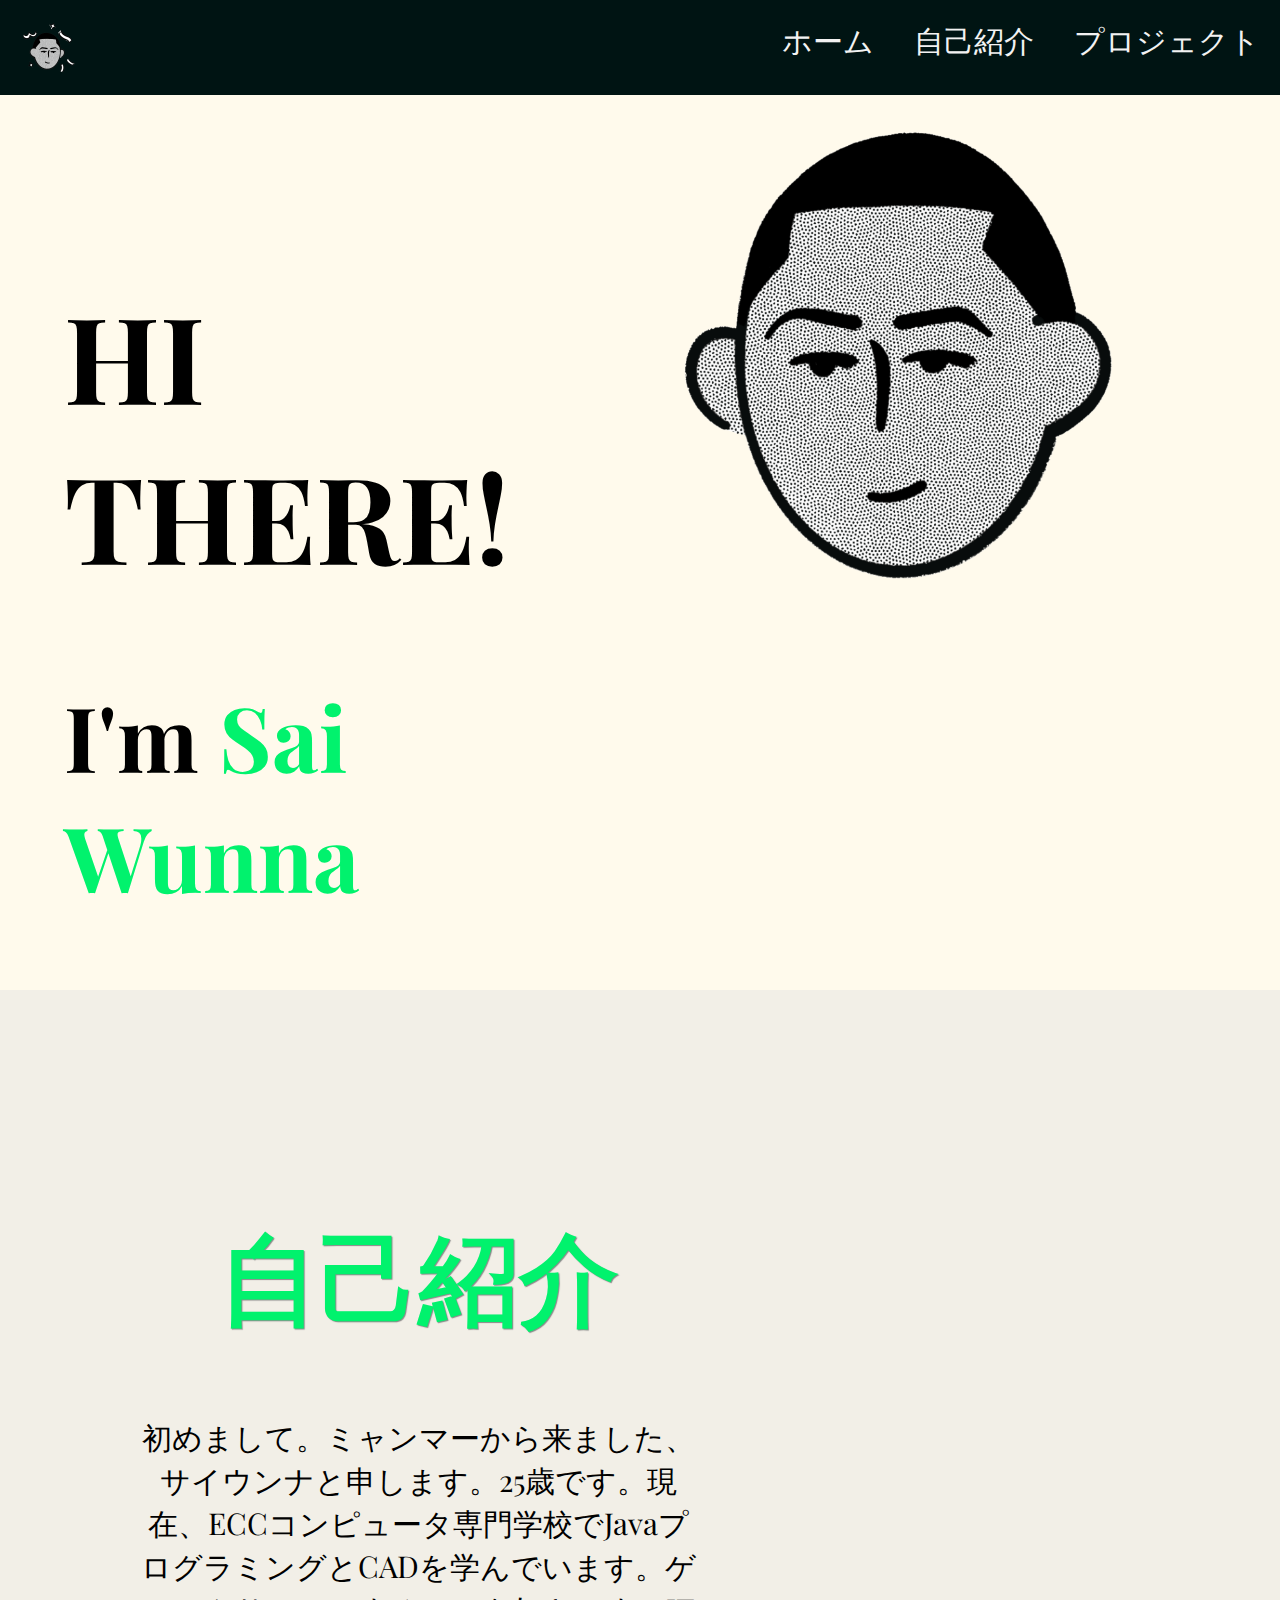
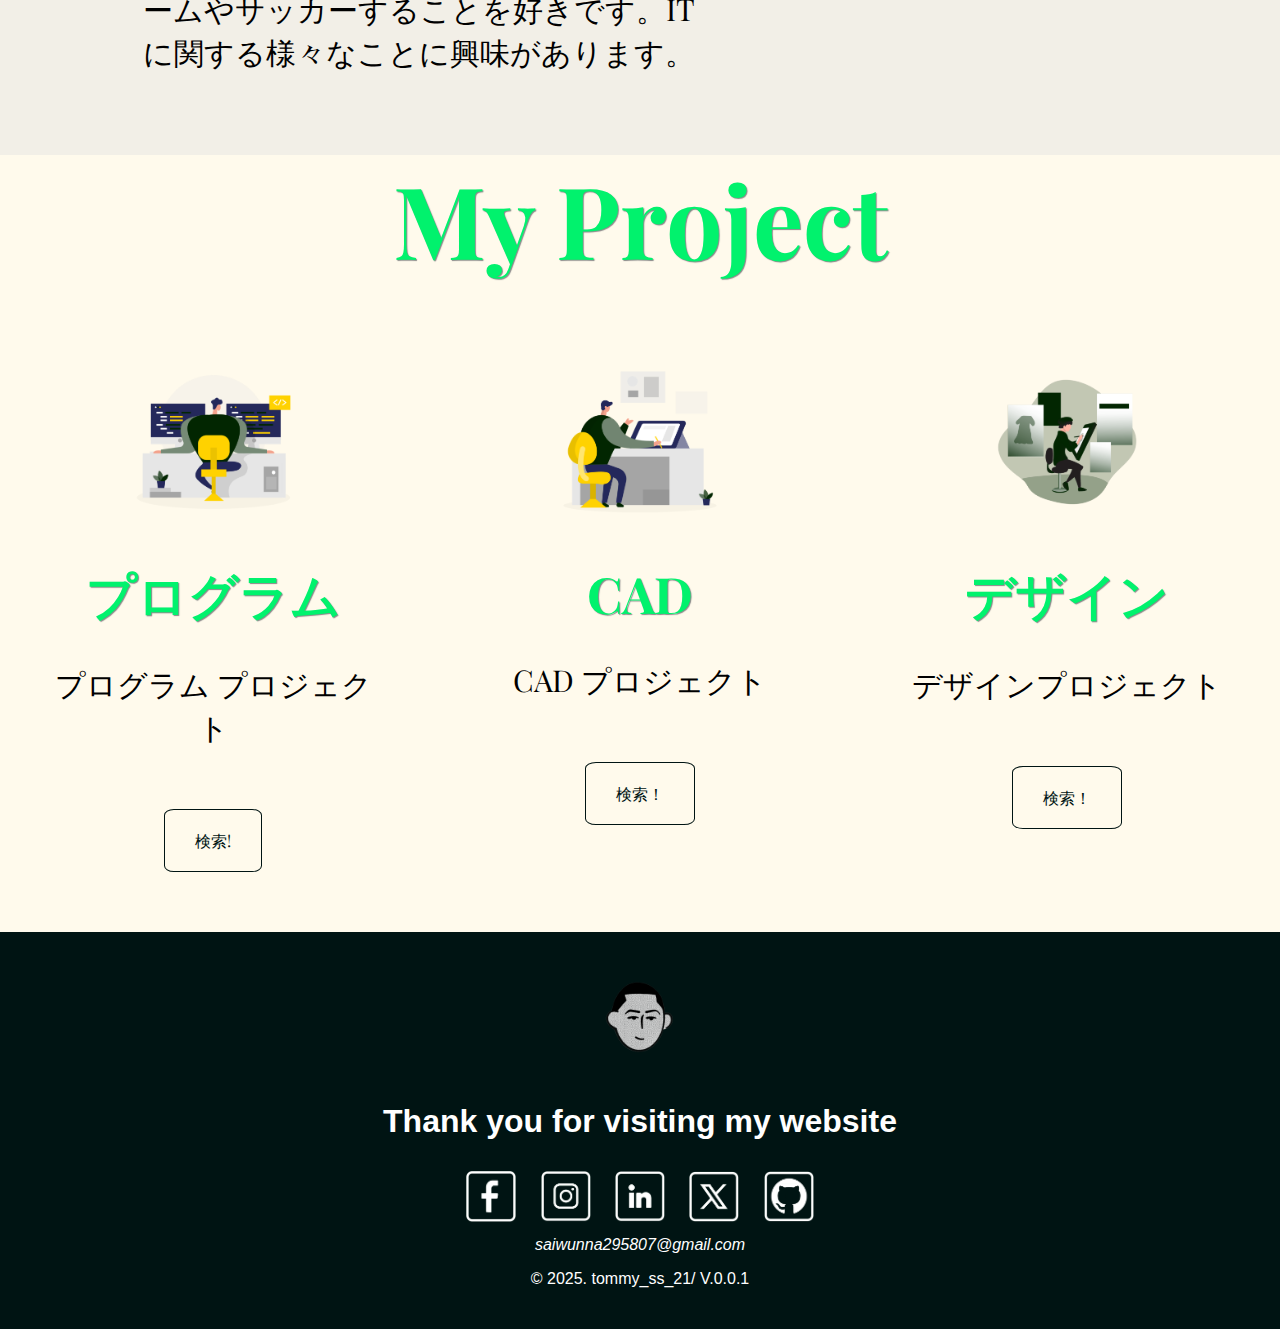
==== index.html @ 75618add "only cad" ====
<!DOCTYPE html>
<html lang="en">
  <head>
    <link rel="preconnect" href="https://fonts.googleapis.com" />
    <link rel="preconnect" href="https://fonts.gstatic.com" crossorigin />
    <link
      href="https://fonts.googleapis.com/css2?family=Playfair+Display:wght@700&display=swap"
      rel="stylesheet"
    />
    <meta charset="UTF-8" />
    <meta name="viewport" content="width=device-width, initial-scale=1.0" />
    <title>My Portfolio</title>
    <link rel="stylesheet" href="style/style.css" />
    <link rel="icon" href="image/icon.jpeg" />
  </head>
  <body>
    <div id="navbar">
      <img src="image/navlogo.png" alt="" />
      <!--<a href="#footer">お問い合わせ</a>-->
      <a href="#project">プロジェクト</a>
      <a href="#about">自己紹介</a>
      <a href="#home">ホーム</a>
    </div>
    <div id="home">
      <div class="intro">
        <h1>HI THERE!</h1>
        <h2>I'm <span>Sai Wunna</span></h2>
      </div>
      <div class="hlogo">
        <img src="image/home-logo.png" alt="" />
      </div>
    </div>
    <div id="about">
      <div class="aimg">
        <img src="image/me.png" alt="" />
      </div>
      <div class="aboutp">
        <h1>自己紹介</h1>
        <p>
          初めまして。ミャンマーから来ました、サイウンナと申します。25歳です。現在、ECCコンピュータ専門学校でJavaプログラミングとCADを学んでいます。ゲームやサッカーすることを好きです。IT
          に関する様々なことに興味があります。
        </p>
      </div>
    </div>
    <div id="project">
      <h1 class="ptitle">My Project</h1>
      <div class="cardpage">
        <div class="card">
          <img src="image/coding.png" alt="" />
          <h1 class="title">プログラム</h1>
          <p>プログラム プロジェクト</p>
          <a href="prepare.html" class="checklink">検索!</a>
        </div>
        <div class="card">
          <img src="image/cad.png" alt="" />
          <h1 class="title">CAD</h1>
          <p>CAD  プロジェクト</p>
          <a href="cadpage.html" class="checklink">検索！</a>
        </div>
        <div class="card">
          <img src="image/design.png" alt="" />
          <h1 class="title">デザイン</h1>
          <p>デザインプロジェクト</p>
          <a href="prepare.html" class="checklink">検索！</a>
        </div>
      </div>
    </div>
    <div id="footer">
      <div class="flogo">
        <img src="image/logo.png" alt="" />
      </div>
      <div class="fcontent">
        <h1>Thank you for visiting my website</h1>
        <div class="social">
          <a
            href="https://www.facebook.com/profile.php?id=100013010282058"
            target="_blank"
          >
            <img src="image/facebookwhite.png" alt="" />
          </a>
          <a href="https://www.instagram.com/tommy_ss_21/" target="_blank">
            <img src="image/instegramwhite.png" alt="" />
          </a>
          <a
            href="https://www.linkedin.com/in/sai-wunna-1763041aa/"
            target="_blank"
          >
            <img src="image/inwhite.png" alt="" />
          </a>
          <a href="https://x.com/SaiWunn52680634" target="_blank">
            <img src="image/xwhite.png" alt="" />
          </a>
          <a href="https://github.com/SaiWunna21" target="_blank">
            <img src="image/git.png" alt="" />
          </a>
        </div>
        <address>saiwunna295807@gmail.com</address>
        <p>© 2025. tommy_ss_21/ V.0.0.1</p>
      </div>
    </div>
  </body>
</html>
---- style/style.css ----
body{
    background-color: #F7F7F7;
    margin: 0;
    padding: 0;
    font-family: Arial, sans-serif;
}
#navbar {
    position: sticky;
    top: 0;
    overflow: hidden;
    background-color: #001413;
  }
  #navbar img{
    width: 75px;
    height: auto;
    align-items: center;
    padding: 10px;
    float: left;
  }
  #navbar a {
    font-family: "Playfair Display", serif;
    float: right;
    display: block;
    color: #f2f2f2;
    text-align: center;
    padding:20px 20px;
    text-decoration: none;
    font-size: 30px;
  }
  
  #navbar a:hover {
    color: #01F26D;
  }
  
/*#navbar a.active {
    background-color: #04AA6D;
    color: white;
  }*/

/*home*/
#home{
  background-color: #FFFAEC;
    color: black;
    padding: 50px auto 20px auto;
    text-align: center;
    display: inline-flex;
}
#about{
    color: black;
    padding: 50px;
    text-align: center;
}
.intro{
    font-family: "Playfair Display", serif;
    text-align: left;
    width: 100%;
    font-size: 60px;
    margin-left: 5%;
    padding-top: 100px;

}
span{
    color: #01F26D;
}
.hlogo img{
    width: 100%;
    height: auto;
    padding-top: 45px;
    margin-top: -170px;
}

/*about */
#about{
  background-color: #F2EFE7;
  display: inline-flex;
}
.aimg img{
  width: 600px;
  height: auto;
  border-radius: 30px;
  box-shadow: 3px 3px 3px #888888;
}
.aboutp{
  width: 50%;
  margin-left: 5%;
}
.aboutp h1{
  text-shadow: 1px 1px 1px #888888;
  color: #01F26D;
  font-family: "Playfair Display", serif;
  font-size: 100px;
  padding-top: 100px;
  margin-left: 5%;
}
.aboutp p{
  font-family: "Playfair Display", serif;
  font-size: 30px;
  margin-left: 5%;
}

/*project */
#project{
  margin-top: -70px;
  background-color: #FFFAEC;
}
.ptitle{
  text-shadow: 1px 1px 1px #888888;
  font-family: "Playfair Display", serif;
  color: #01F26D;
  font-size: 100px;
  text-align: center;
  padding: 100px auto 0 auto;
  margin-bottom: -2px;
}
.cardpage{
  display: inline-flex;
}
.card{
  border-radius: 10%;
  margin: 3% 1% 3% 1%;
  padding: 40px;
  text-align: center;
  width: 100%;
  height: auto;
}
.card img{
  width: 50%;
}
.title{
  font-family: "Playfair Display", serif;
  font-size: 50px;
  color: #01F26D;
  text-shadow: 1px 1px 1px #888888;
}
.card p{
  font-family: "Playfair Display", serif;
  font-size: 30px;
  color: black;
  margin-bottom: 80px;
}
.checklink{
  color: #001413;
  font-family: "Playfair Display", serif;
  text-decoration: none;
  padding: 20px 30px 20px 30px;
  border-radius: 10%;
  border: 1px solid #001413;
}
.checklink:hover{
  background-color: #001413;
  color: #01F26D;
}
/*footer */
#footer{
  padding: 2% 0 2% 0;
  background-color: #001413;
  color: white;
  text-align: center;
  bottom: 0;
  width: 100%;
  height: auto;
}
.flogo img{
  width: 120px;
}
.footer h1{
  font-weight: bold;
}
.footer p{
  font-size: 20px;
  color: #01F26D;
}
.social a{
  text-decoration: none;
}
.social a img{
  width: 50px;
  height: auto;
  padding: 10px;
}
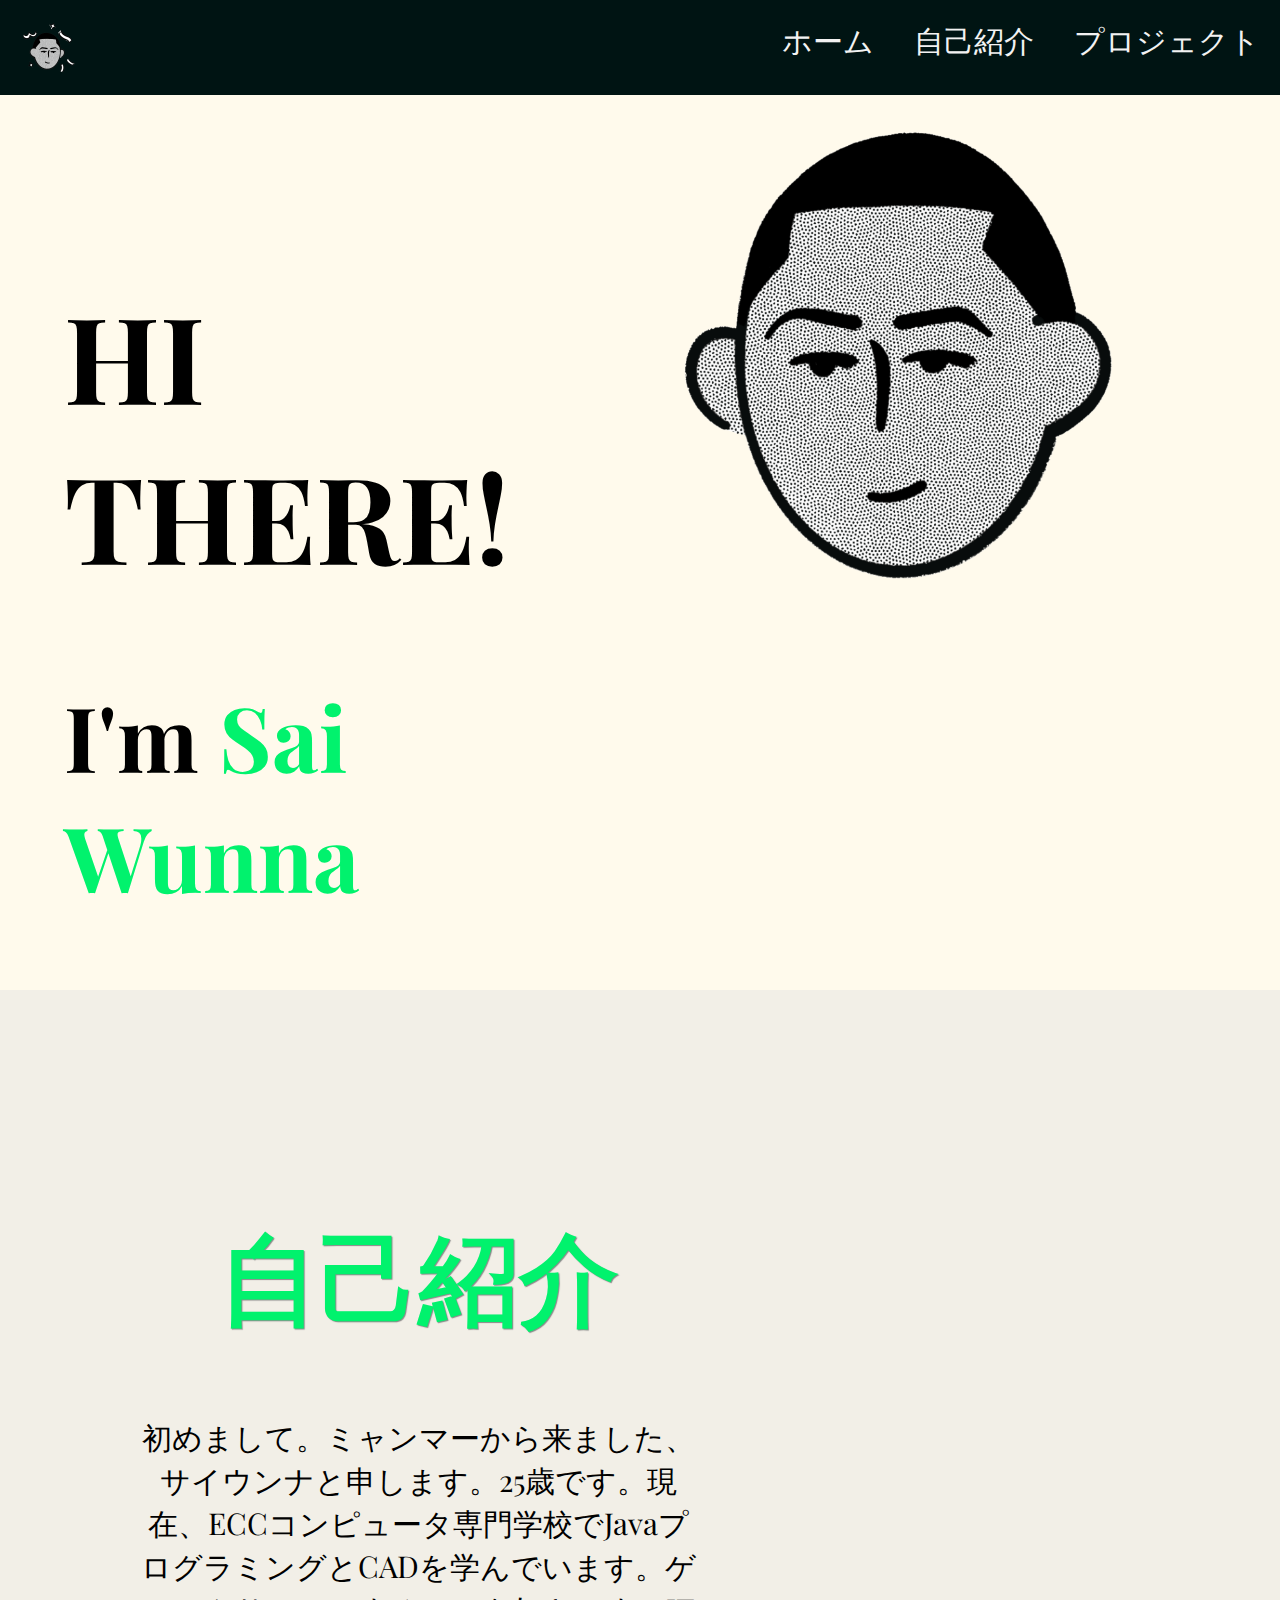
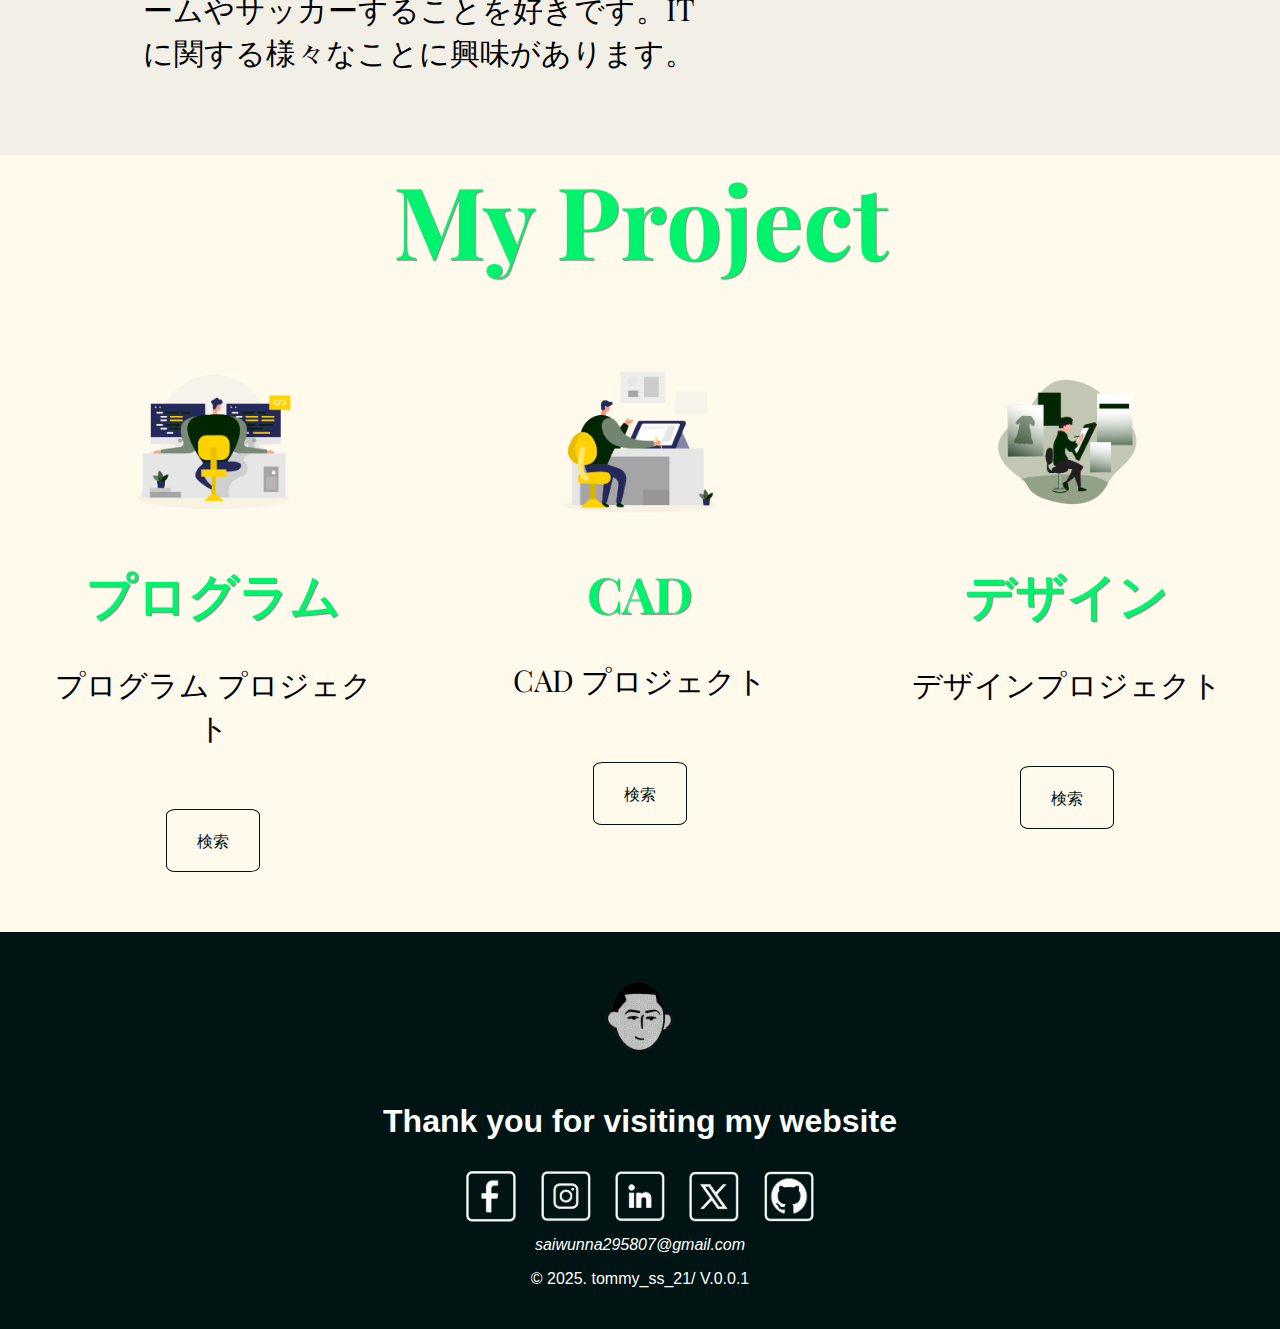
==== commit e6f4fa4f: "Update index.html" ====
--- a/index.html
+++ b/index.html
@@ -49,19 +49,19 @@
           <img src="image/coding.png" alt="" />
           <h1 class="title">プログラム</h1>
           <p>プログラム プロジェクト</p>
-          <a href="prepare.html" class="checklink">検索!</a>
+          <a href="prepare.html" class="checklink">検索</a>
         </div>
         <div class="card">
           <img src="image/cad.png" alt="" />
           <h1 class="title">CAD</h1>
           <p>CAD  プロジェクト</p>
-          <a href="cadpage.html" class="checklink">検索！</a>
+          <a href="cadpage.html" class="checklink">検索</a>
         </div>
         <div class="card">
           <img src="image/design.png" alt="" />
           <h1 class="title">デザイン</h1>
           <p>デザインプロジェクト</p>
-          <a href="prepare.html" class="checklink">検索！</a>
+          <a href="prepare.html" class="checklink">検索</a>
         </div>
       </div>
     </div>
